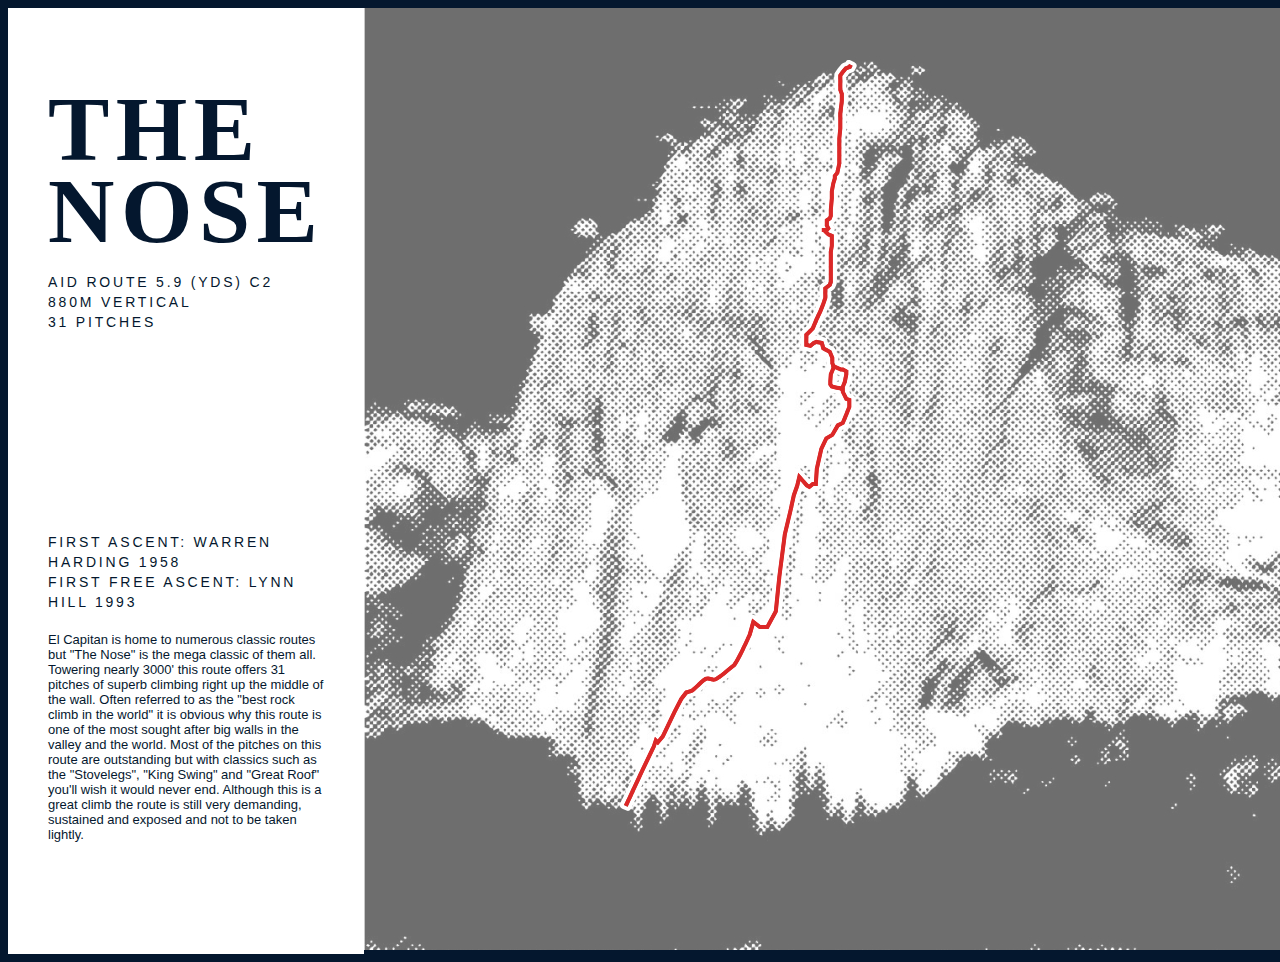
==== datapage.html @ 5b76739f "intro java" ====
<!DOCTYPE html>

<html>

  <head>

    <meta charset="utf-8" />
    <title>DATA</title>
    <script src="https://cdnjs.cloudflare.com/ajax/libs/gsap/3.5.1/gsap.min.js"></script>
    <link rel="stylesheet" href="style2.css">

  </head>

  <body>


<div class="container">
    
    
    <div class="hero-textbox">
  
        <h1>
            THE NOSE
        </h1>
        <div class="grade">
        <h3>
            AID ROUTE      5.9 (YDS)   C2 <br>
            880M VERTICAL 
            <br>
             31 PITCHES
        </h3>
         </div>

        <h3>
            FIRST ASCENT: WARREN HARDING 1958 <br>
            FIRST FREE ASCENT: LYNN HILL 1993 
        </h3>

        <p>
            El Capitan is home to numerous classic routes but "The Nose" is the mega classic of them all. Towering nearly 3000' this route offers 31 pitches of superb climbing right up the middle of the wall. Often referred to as the "best rock climb in the world" it is obvious why this route is one of the most sought after big walls in the valley and the world. Most of the pitches on this route are outstanding but with classics such as the "Stovelegs", "King Swing" and "Great Roof" you'll wish it would never end. Although this is a great climb the route is still very demanding, sustained and exposed and not to be taken lightly. 
        </p>


    </div>

    <div class = "image">
        <img src="images/ELCAP_HALFTONE 1.jpg" alt="">
    </div>

    <div class="noseline">
    <img src="images/NOSELINE.svg" alt="Nose Line">
    </div>

    <!-- <div class="nosegrade">
        <img src="images/NOSE_GRADE.svg" alt="Grade">
    </div> -->

    <!-- <div class="graph_background">
    <svg 
    width="800" height="395"> 
    </svg>
</div> -->

</div>



    <script>
         #noseline, {
        cursor: pointer;
        
      }

      <script>
      document.getElementById('noseline').addEventListener('click', function getinfo() {
        alert('clicked');
      });
    </script>

    </script>

  </body>

</html>
---- style2.css ----
html{
    margin: 0 0 0 0;
    padding: 0 0 0 0;
    background-color: #04172E;
}

.container{
    display: flex;
    justify-content: flex;
}

header{
    flex: 50%;
    background-color: white;
    margin: 0 0 20px 0;
    padding: 4px 0 4px 0;
    max-width: auto;
    font-family: Arial, Helvetica, sans-serif;
    font-style: normal;
    font-weight: 400;
    font-size: 18px;
    line-height: 22px;
    text-align: center;
    letter-spacing: 0.9em;
    color: #04172E;
}

.hero-textbox{
    background-color: white;
    color: #04172E;
    padding: 40px 40px 40px 40px;
    width : 400px;
    height: auto;
    text-align: left;
    font-family: Arial, Helvetica, sans-serif;
}

h1 {
    font-size: 92px;
    font-weight: bold;
    font-family: 'Times New Roman', Times, serif;
    margin: 40px 0 20px 0;
    padding: 0 0 0 0;
    letter-spacing: 0.07em;
    line-height: 82px;

}

h2 {
    font-size: medium;
    font-weight: lighter;

    font-kerning: normal;
    letter-spacing: 0.9em;
    padding: 0 0 0 0;
    margin: 0 0 0 0;

}


p { 
    font-size: small;
    font-weight: lighter;
    padding: auto;
    margin: 20px 0 0 0;
    max-width: 400px;
    align-content: center;
}

h3 {
font-style: normal;
font-weight: 500;
font-size: 14px;
line-height: 20px;
letter-spacing: 0.2em;
margin: 0 0 0 0;
padding: 0 0 0 0;
}

.grade{
    margin: 0 0 200px 0;
}

.noseline{
    position: absolute;
    left: 620px;
    top: 60px;
}

.nosegrade{
    position: absolute;
    left: px;
    top: 800px;

    background-color: #04172E;
    background-blend-mode: darken;
    padding: 10px;
}
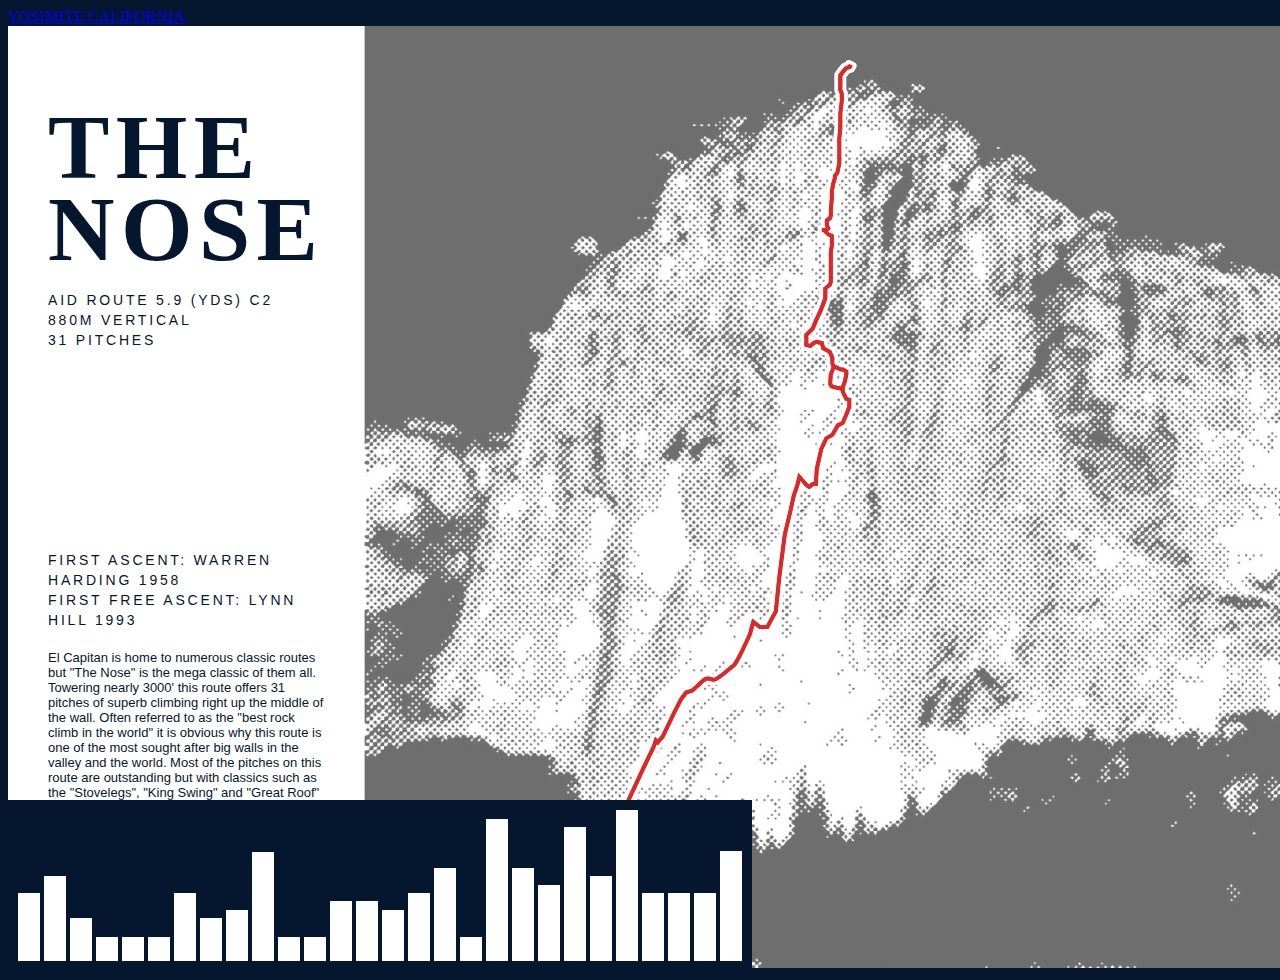
==== commit c5b2ff41: "jscript" ====
--- a/datapage.html
+++ b/datapage.html
@@ -13,6 +13,9 @@
 
   <body>
 
+    <div class="home">
+        <a href="http://127.0.0.1:5500/index.html">YOSIMITE CALIFORNIA</a>
+    </div>
 
 <div class="container">
     
@@ -47,13 +50,13 @@
         <img src="images/ELCAP_HALFTONE 1.jpg" alt="">
     </div>
 
-    <div class="noseline">
+    <div class="noseline" id="nl">
     <img src="images/NOSELINE.svg" alt="Nose Line">
     </div>
 
-    <!-- <div class="nosegrade">
+    <div class="nosegrade" id="ng">
         <img src="images/NOSE_GRADE.svg" alt="Grade">
-    </div> -->
+    </div>
 
     <!-- <div class="graph_background">
     <svg 
@@ -65,19 +68,20 @@
 
 
 
-    <script>
-         #noseline, {
-        cursor: pointer;
-        
-      }
 
-      <script>
-      document.getElementById('noseline').addEventListener('click', function getinfo() {
-        alert('clicked');
+<script>
+    let noseline = document.getElementById('nl');
+
+       noseline.addEventListener('click', function getinfo() {
+        alert('clicked'); 
+        gsap.to('#ng',1,{x:200,visability:"hidden"});
       });
-    </script>
 
-    </script>
+
+
+
+
+</script>
 
   </body>
 
--- a/style2.css
+++ b/style2.css
@@ -85,6 +85,7 @@
     position: absolute;
     left: 620px;
     top: 60px;
+    cursor: pointer;
 }
 
 .nosegrade{
@@ -95,6 +96,22 @@
     background-color: #04172E;
     background-blend-mode: darken;
     padding: 10px;
+
 }
 
 
+header{
+    background-color: white;
+    margin: 0 0 0 0;
+    padding: 4px 0 4px 0;
+    max-width: auto;
+    font-family: Arial, Helvetica, sans-serif;
+    font-style: normal;
+    font-weight: 400;
+    font-size: 18px;
+    line-height: 22px;
+    text-align: center;
+    letter-spacing: 0.9em;
+
+    color: #04172E;
+}
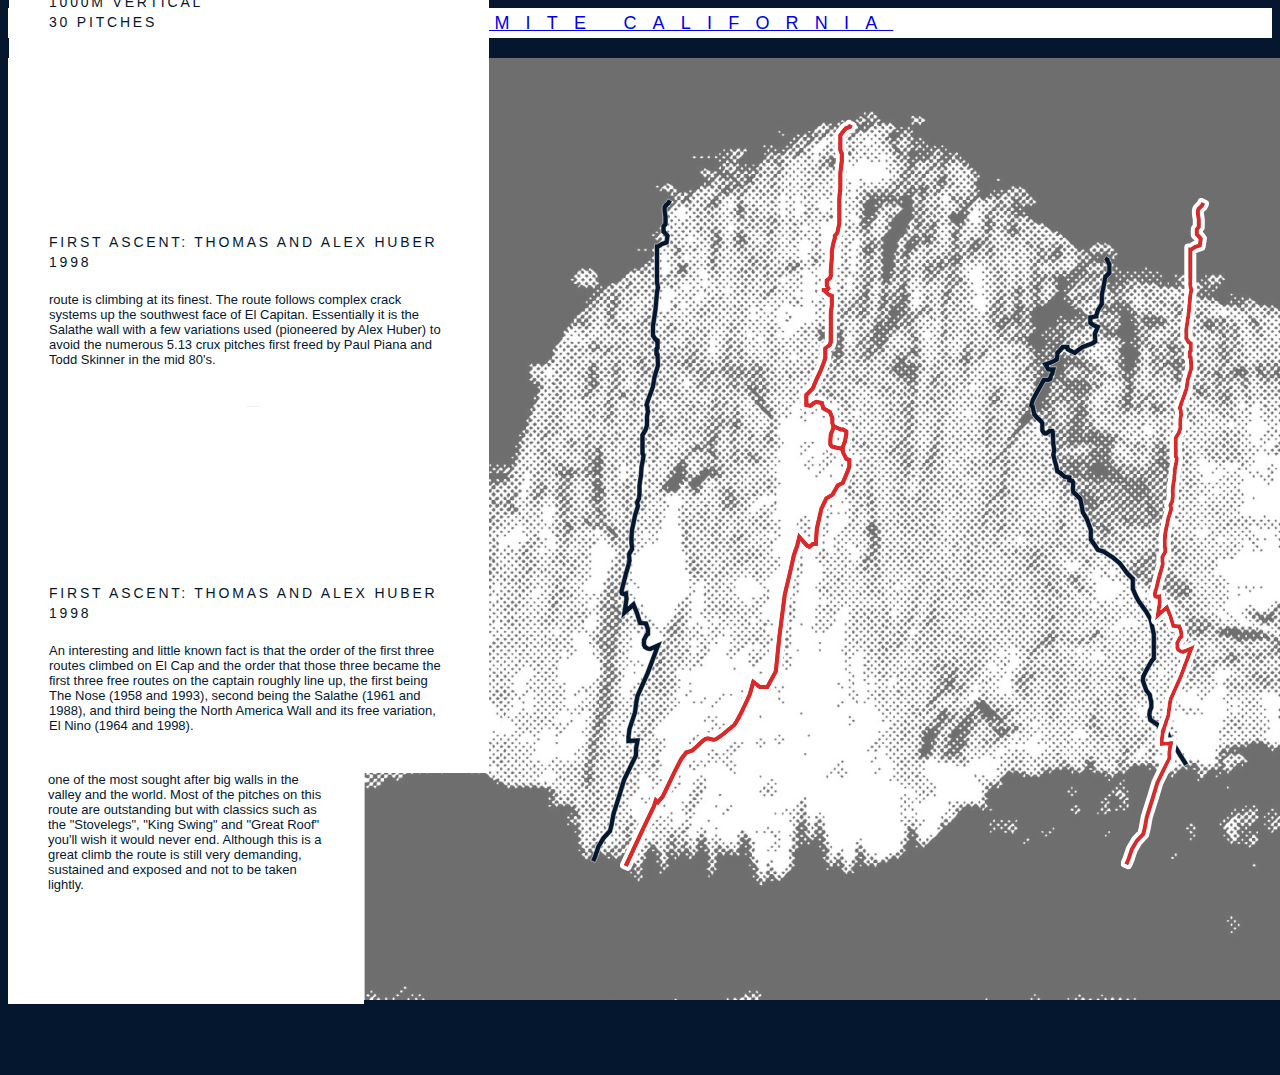
==== commit ed733d14: "elements in script" ====
--- a/datapage.html
+++ b/datapage.html
@@ -6,16 +6,22 @@
 
     <meta charset="utf-8" />
     <title>DATA</title>
-    <script src="https://cdnjs.cloudflare.com/ajax/libs/gsap/3.5.1/gsap.min.js"></script>
+    <!-- <script src="https://cdnjs.cloudflare.com/ajax/libs/gsap/3.5.1/gsap.min.js"></script> -->
+    <script src="https://cdnjs.cloudflare.com/ajax/libs/gsap/3.11.3/gsap.min.js"></script>
+    <script src="script.js" defer></script>
     <link rel="stylesheet" href="style2.css">
 
   </head>
 
   <body>
 
+    <header>
     <div class="home">
         <a href="http://127.0.0.1:5500/index.html">YOSIMITE CALIFORNIA</a>
     </div>
+    </header>
+
+
 
 <div class="container">
     
@@ -43,12 +49,64 @@
             El Capitan is home to numerous classic routes but "The Nose" is the mega classic of them all. Towering nearly 3000' this route offers 31 pitches of superb climbing right up the middle of the wall. Often referred to as the "best rock climb in the world" it is obvious why this route is one of the most sought after big walls in the valley and the world. Most of the pitches on this route are outstanding but with classics such as the "Stovelegs", "King Swing" and "Great Roof" you'll wish it would never end. Although this is a great climb the route is still very demanding, sustained and exposed and not to be taken lightly. 
         </p>
 
-
     </div>
 
     <div class = "image">
         <img src="images/ELCAP_HALFTONE 1.jpg" alt="">
     </div>
+
+</div>
+
+<div class="free_text">
+  
+    <h1>
+        FREE-<br>RIDER
+    </h1>
+
+    <div class="grade">
+    <h3>
+        FREE ROUTE      5.13a <br>
+        1000M VERTICAL 
+        <br>
+         30 PITCHES
+    </h3>
+     </div>
+
+    <h3>
+        FIRST ASCENT: THOMAS AND ALEX HUBER 1998
+    </h3>
+
+    <p>
+       route is climbing at its finest. The route follows complex crack systems up the southwest face of El Capitan. Essentially it is the Salathe wall with a few variations used (pioneered by Alex Huber) to avoid the numerous 5.13 crux pitches first freed by Paul Piana and Todd Skinner in the mid 80's.
+    </p>
+    
+</div>
+
+
+<div class="nino_text">
+  
+    <h1>
+       EL NINO
+    </h1>
+
+    <div class="grade">
+    <h3>
+        TRAF ROUTE      5.13B/C <br>
+        758M VERTICAL 
+        <br>
+         25 PITCHES
+    </h3>
+     </div>
+
+    <h3>
+        FIRST ASCENT: THOMAS AND ALEX HUBER 1998
+    </h3>
+
+    <p>
+        An interesting and little known fact is that the order of the first three routes climbed on El Cap and the order that those three became the first three free routes on the captain roughly line up, the first being The Nose (1958 and 1993), second being the Salathe (1961 and 1988), and third being the North America Wall and its free variation, El Nino (1964 and 1998).
+    </p>
+    
+</div>
 
     <div class="noseline" id="nl">
     <img src="images/NOSELINE.svg" alt="Nose Line">
@@ -56,7 +114,27 @@
 
     <div class="nosegrade" id="ng">
         <img src="images/NOSE_GRADE.svg" alt="Grade">
+    </div> 
+
+    <div class="fr_line" id="fr">
+        <img src="/images/FREERIDER(BLUE).svg" alt="">
     </div>
+
+    <div class="fr_button" id="fr_b">
+        <img src="/images/FREERIDER_BUTTON (Stroke).svg" alt="">
+    </div>
+
+
+    <div class="en_line" id="en">
+        <img src="/images/ELNINO(BLUE).svg" alt="">
+    </div>
+
+    <div class="en_button" id="en_b">
+        <img src="/images/EL_NINO_BUTTON.svg" alt="">
+    </div>
+
+
+
 
     <!-- <div class="graph_background">
     <svg 
@@ -64,18 +142,51 @@
     </svg>
 </div> -->
 
-</div>
+
+
+
+</body>
+
+
+
+<script>
+
+gsap.from('.nosegrade', { duration: 1, opacity: 0, delay: 1,});
+
+gsap.from('.free_text', { duration: 2, y: '-1000px' });
+
+gsap.from('.nino-text', { duration: 1, x: '-1000px' });
+
+gsap.from('.fr_button', { duration: 3, x: '1000px' });
 
 
 
 
-<script>
-    let noseline = document.getElementById('nl');
+    // let noseline = document.getElementById('nl');
 
-       noseline.addEventListener('click', function getinfo() {
-        alert('clicked'); 
-        gsap.to('#ng',1,{x:200,visability:"hidden"});
-      });
+    //    noseline.addEventListener('click', function gsap.to('#ng',0,{x:200,visability:"hidden"});
+    //     gsap.to('#ng',0,{z:1,visability:"hidden"});
+    //     function stack() {
+    //         document.getElementById("ng").style.zIndex = "1";
+    //     }
+
+
+
+    // let noseline = document.getElementById('nl');
+
+    //      noseline.addEventListener('click', function getinfo() {
+    //      alert('clicked'); 
+    //     gsap.to('#ng',1,{x:200,visability:"hidden"});
+
+
+
+        
+     
+
+
+    //   function stack() {
+    //         document.getElementById("ng").style.zIndex = "1";
+    //     }
 
 
 
@@ -85,4 +196,4 @@
 
   </body>
 
-</html>
+</html>--- a/style2.css
+++ b/style2.css
@@ -10,9 +10,8 @@
 }
 
 header{
-    flex: 50%;
     background-color: white;
-    margin: 0 0 20px 0;
+    margin: 0px 0 20px 0;
     padding: 4px 0 4px 0;
     max-width: auto;
     font-family: Arial, Helvetica, sans-serif;
@@ -24,6 +23,7 @@
     letter-spacing: 0.9em;
     color: #04172E;
 }
+
 
 .hero-textbox{
     background-color: white;
@@ -63,7 +63,7 @@
     font-weight: lighter;
     padding: auto;
     margin: 20px 0 0 0;
-    max-width: 400px;
+    /* max-width: 400px; */
     align-content: center;
 }
 
@@ -84,34 +84,80 @@
 .noseline{
     position: absolute;
     left: 620px;
-    top: 60px;
+    top: 120px;
     cursor: pointer;
 }
 
 .nosegrade{
     position: absolute;
     left: px;
-    top: 800px;
-
+    top: 900px;
+    left: 400px;
+    z-index: 3;
     background-color: #04172E;
     background-blend-mode: darken;
     padding: 10px;
+}
 
+.fr_line{
+    position: absolute;
+    left: 590px;
+    top: 198px;
+    cursor: pointer;
+    z-index: 1;
+}
+
+.fr_button{
+    position: absolute;
+    left: 590px;
+    top: 198px;
+    cursor: pointer;
+    z-index: 2;
+}
+
+.en_line{
+    position: absolute;
+    left: 1028px;
+    top: 255px;
+    cursor: pointer;
+    z-index: 1;
+}
+
+.en_button{  
+    position: absolute;
+    left: 1026px;
+    top: 250px;
+    cursor: pointer;
+    z-index: -1;
 }
 
 
-header{
+.free_text{
+    position: absolute;
+    left: 9px;
+    top: 58.5px;
     background-color: white;
-    margin: 0 0 0 0;
-    padding: 4px 0 4px 0;
-    max-width: auto;
+    color: #04172E;
+    padding: 40px 40px 40px 40px;
+    max-width: 400px;
+    height: auto;
+    text-align: left;
     font-family: Arial, Helvetica, sans-serif;
-    font-style: normal;
-    font-weight: 400;
-    font-size: 18px;
-    line-height: 22px;
-    text-align: center;
-    letter-spacing: 0.9em;
+    z-index: 2;
+}
 
+.nino_text{
+    position: absolute;
+    left: 9px;
+    top: 58.5px;
+    background-color: white;
     color: #04172E;
+    padding: 40px 40px 40px 40px;
+    width : 400px;
+    height: auto;
+    text-align: left;
+    font-family: Arial, Helvetica, sans-serif;
+    z-index: 1;
 }
+
+
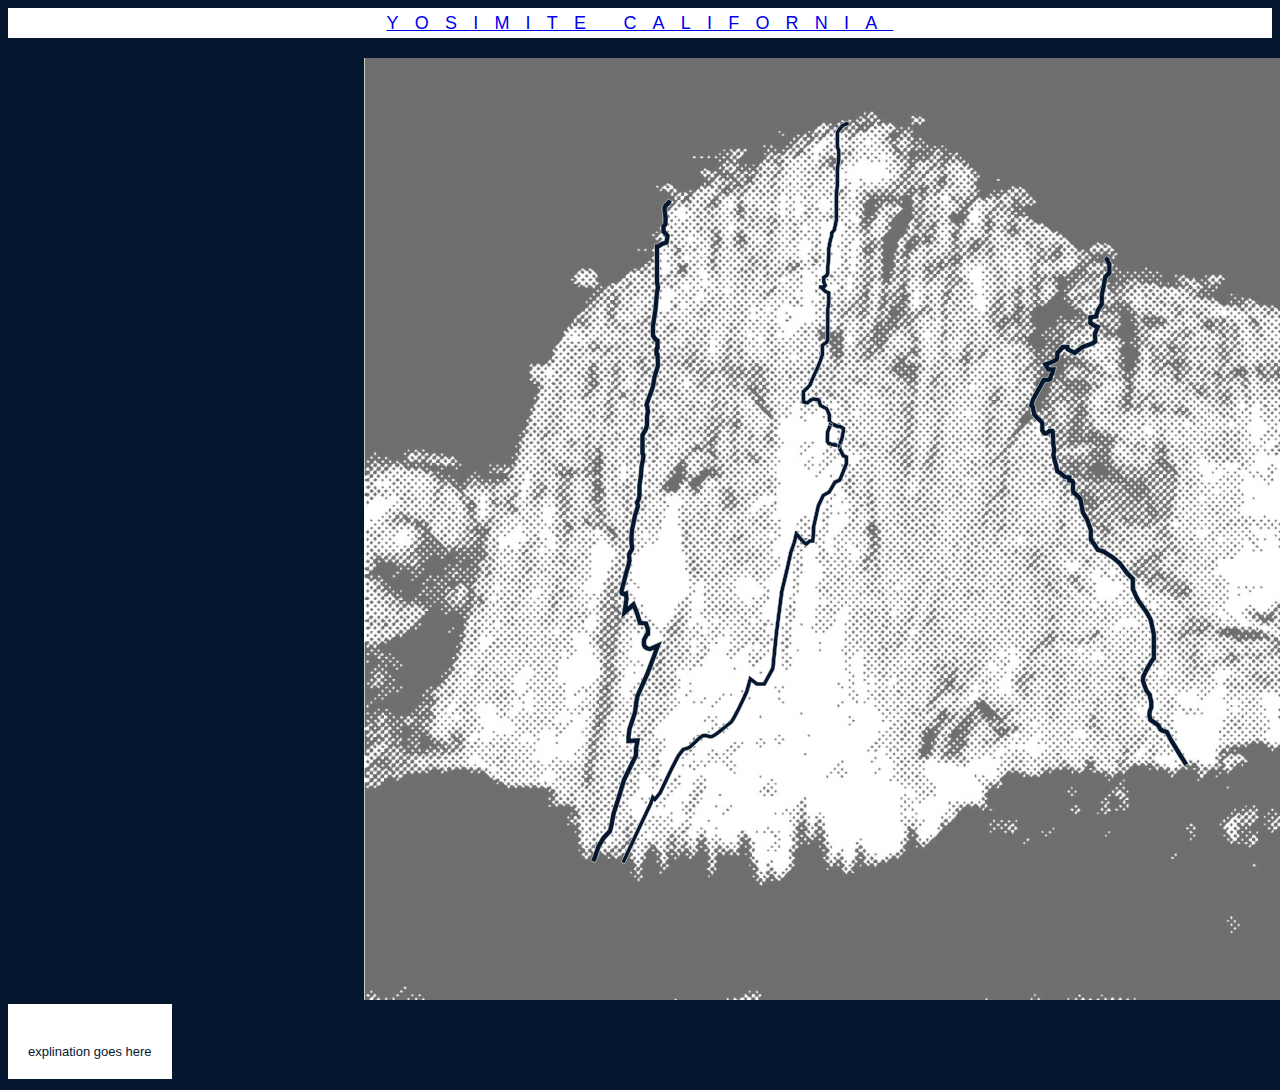
==== commit 68375884: "finally did it" ====
--- a/datapage.html
+++ b/datapage.html
@@ -26,7 +26,7 @@
 <div class="container">
     
     
-    <div class="hero-textbox">
+    <div class="hero-textbox" id="tx">
   
         <h1>
             THE NOSE
@@ -57,7 +57,7 @@
 
 </div>
 
-<div class="free_text">
+<div class="free_text" id="ftx">
   
     <h1>
         FREE-<br>RIDER
@@ -77,13 +77,13 @@
     </h3>
 
     <p>
-       route is climbing at its finest. The route follows complex crack systems up the southwest face of El Capitan. Essentially it is the Salathe wall with a few variations used (pioneered by Alex Huber) to avoid the numerous 5.13 crux pitches first freed by Paul Piana and Todd Skinner in the mid 80's.
+       Route is climbing at its finest. The route follows complex crack systems up the southwest face of El Capitan. Essentially it is the Salathe wall with a few variations used (pioneered by Alex Huber) to avoid the numerous 5.13 crux pitches first freed by Paul Piana and Todd Skinner in the mid 80's.
     </p>
     
 </div>
 
 
-<div class="nino_text">
+<div class="nino_text" id="ntx">
   
     <h1>
        EL NINO
@@ -108,21 +108,34 @@
     
 </div>
 
+<div class="grade_exp">
+    <p>
+        explination goes here
+    </p>
+</div>
+
     <div class="noseline" id="nl">
     <img src="images/NOSELINE.svg" alt="Nose Line">
     </div>
-
+    <div class="nose_button" id="nb">
+        <img src="/images/NOSE_BUTTON.svg" alt="">
+    </div>
     <div class="nosegrade" id="ng">
         <img src="images/NOSE_GRADE.svg" alt="Grade">
     </div> 
 
+    
+
     <div class="fr_line" id="fr">
         <img src="/images/FREERIDER(BLUE).svg" alt="">
     </div>
-
     <div class="fr_button" id="fr_b">
         <img src="/images/FREERIDER_BUTTON (Stroke).svg" alt="">
     </div>
+    <div class="fr_grade" id="fr_g">
+        <img src="/images/FREERIDER_GRADES.svg" alt="">
+    </div>
+
 
 
     <div class="en_line" id="en">
@@ -131,6 +144,10 @@
 
     <div class="en_button" id="en_b">
         <img src="/images/EL_NINO_BUTTON.svg" alt="">
+    </div>
+
+    <div class="en_grade" id="en_g">
+        <img src="/images/ELNINO_GRADE.svg" alt="">
     </div>
 
 
@@ -151,13 +168,50 @@
 
 <script>
 
-gsap.from('.nosegrade', { duration: 1, opacity: 0, delay: 1,});
-
-gsap.from('.free_text', { duration: 2, y: '-1000px' });
-
-gsap.from('.nino-text', { duration: 1, x: '-1000px' });
-
-gsap.from('.fr_button', { duration: 3, x: '1000px' });
+let nose_button  = document.getElementById('nb');
+
+let fr_line = document.getElementById('fr');
+
+let en_line = document.getElementById('en');
+
+document.getElementById('nl').addEventListener('click', function shownose() {
+        gsap.to('#ng', 0.5, {opacity: 1 });
+        gsap.to('#nl', 0.5, {opacity: 1 });
+        gsap.to('#tx', 0.5, {opacity: 1 });
+
+        gsap.to('#fr_b', 0.5, {opacity: 0 });
+        gsap.to('#fr_g', 0.5, {opacity: 0 });
+        gsap.to('#ftx', 0.5, {opacity: 0 });
+      });
+
+      
+document.getElementById('fr').addEventListener('click', function showfree() {
+        gsap.to('#fr_b', 0.5, {opacity: 1 });
+        gsap.to('#fr_g', 0.5, {opacity: 1 });
+        gsap.to('#ftx', 0.5, {opacity: 1 });
+
+        gsap.to('#ng', 0.5, {opacity: 0 });
+        gsap.to('#nl', 0.5, {opacity: 0 });
+        gsap.to('#tx', 0.5, {opacity: 0 });
+      });
+
+
+document.getElementById('en').addEventListener('click', function shownino() {
+        gsap.to('#en_b', 1, {opacity: 1 });
+        gsap.to('#en_g', 1, {opacity: 1 });
+        gsap.to('#ntx', 1, {opacity: 1 });
+      });
+
+
+// gsap.from('.nosegrade', { duration: 1, opacity: 0, delay: 1,});
+
+// gsap.from('.free_text', { duration: 2, y: '-1000px' });
+
+// gsap.from('.nino-text', { duration: 1, x: '-1000px' });
+
+// gsap.from('.fr_button', { duration: 3, x: '1000px' });
+
+
 
 
 
--- a/style2.css
+++ b/style2.css
@@ -33,6 +33,7 @@
     height: auto;
     text-align: left;
     font-family: Arial, Helvetica, sans-serif;
+    opacity: 0;
 }
 
 h1 {
@@ -81,22 +82,45 @@
     margin: 0 0 200px 0;
 }
 
+.grade_exp{
+    position: absolute;
+    color: #04172E;
+    background-color: white;
+    font-family: Arial, Helvetica, sans-serif;
+    font-weight: bold;
+    padding: 20px;
+    width: auto;
+    z-index: 3;
+
+
+}
+
 .noseline{
     position: absolute;
     left: 620px;
     top: 120px;
     cursor: pointer;
+    z-index: 2;
+    opacity: 0;
 }
 
 .nosegrade{
     position: absolute;
-    left: px;
     top: 900px;
     left: 400px;
-    z-index: 3;
+    z-index: 1;
     background-color: #04172E;
     background-blend-mode: darken;
     padding: 10px;
+    opacity: 0;
+}
+
+.nose_button{  
+    position: absolute;
+    left: 620px;
+    top: 120px;
+    cursor: pointer;
+    z-index: 1;
 }
 
 .fr_line{
@@ -104,7 +128,7 @@
     left: 590px;
     top: 198px;
     cursor: pointer;
-    z-index: 1;
+    z-index: 2;
 }
 
 .fr_button{
@@ -112,8 +136,22 @@
     left: 590px;
     top: 198px;
     cursor: pointer;
-    z-index: 2;
-}
+    z-index: 1;
+    opacity: 0;
+}
+
+.fr_grade{
+    position: absolute;
+    top: 900px;
+    left: 400px;
+    z-index: 1;
+    background-color: #04172E;
+    background-blend-mode: darken;
+    padding: 10px;
+    opacity: 0;
+}
+
+
 
 .en_line{
     position: absolute;
@@ -121,6 +159,7 @@
     top: 255px;
     cursor: pointer;
     z-index: 1;
+    /* opacity: 0; */
 }
 
 .en_button{  
@@ -128,9 +167,21 @@
     left: 1026px;
     top: 250px;
     cursor: pointer;
-    z-index: -1;
-}
-
+    z-index: 1;
+    opacity: 0;
+
+}
+
+.en_grade{
+    position: absolute;
+    top: 900px;
+    left: 400px;
+    z-index: 1;
+    background-color: #04172E;
+    background-blend-mode: darken;
+    padding: 10px;
+    opacity: 0;
+}
 
 .free_text{
     position: absolute;
@@ -140,10 +191,11 @@
     color: #04172E;
     padding: 40px 40px 40px 40px;
     max-width: 400px;
-    height: auto;
+    height: 870px;
     text-align: left;
     font-family: Arial, Helvetica, sans-serif;
-    z-index: 2;
+    z-index: 1;
+    opacity: 0;
 }
 
 .nino_text{
@@ -154,10 +206,11 @@
     color: #04172E;
     padding: 40px 40px 40px 40px;
     width : 400px;
-    height: auto;
+    height: 870px;
     text-align: left;
     font-family: Arial, Helvetica, sans-serif;
     z-index: 1;
-}
-
-
+    opacity: 0;
+}
+
+
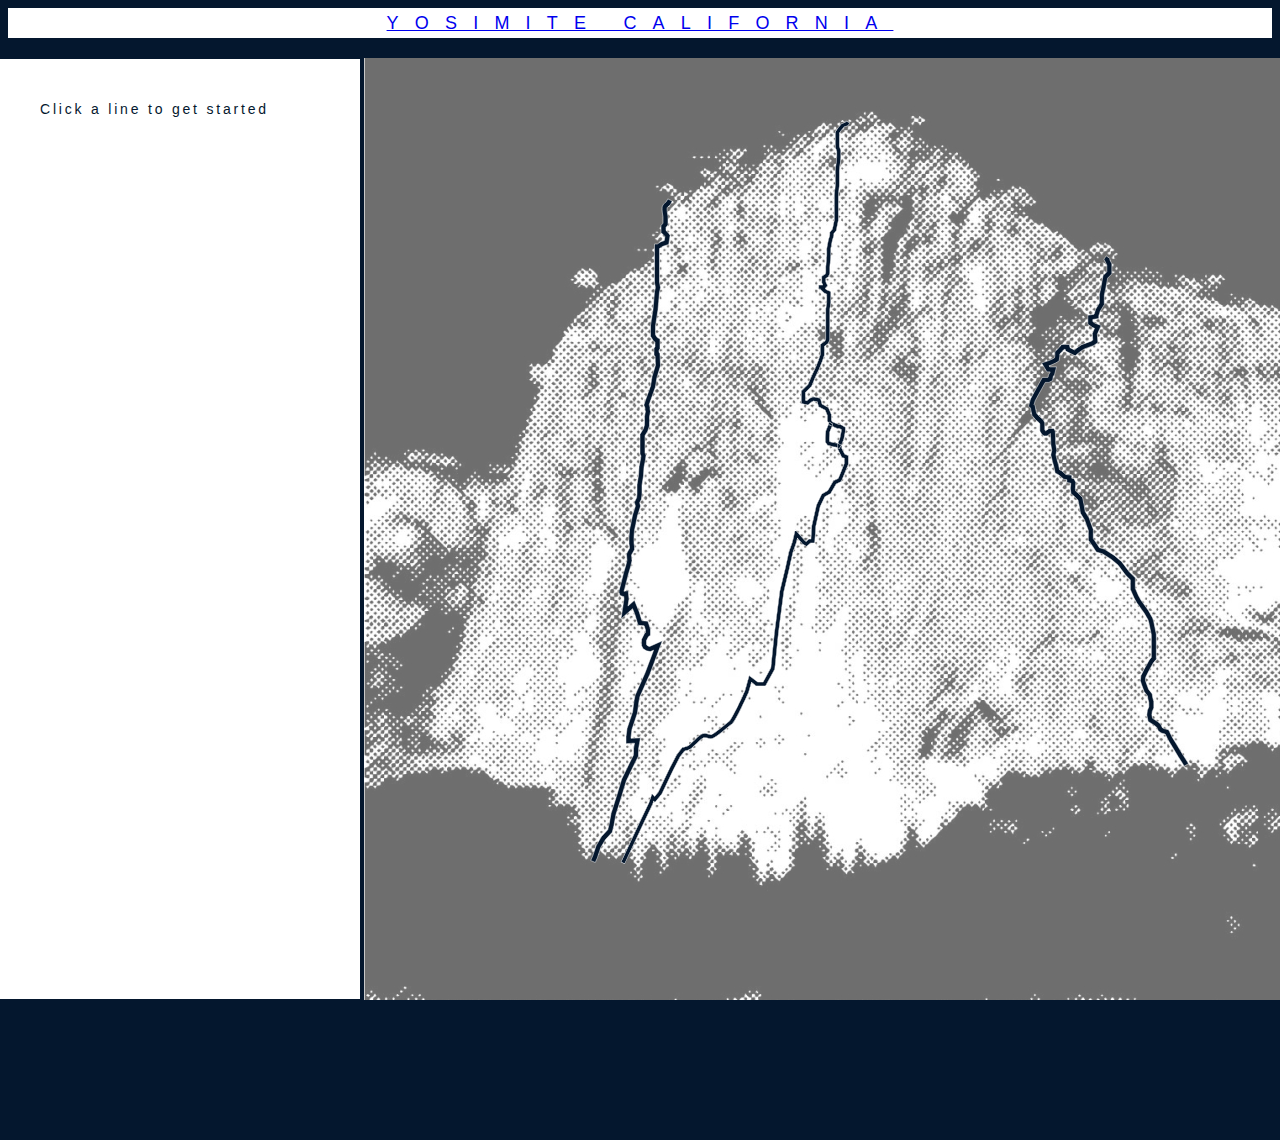
==== commit 3ce41e56: "explination" ====
--- a/datapage.html
+++ b/datapage.html
@@ -49,6 +49,15 @@
             El Capitan is home to numerous classic routes but "The Nose" is the mega classic of them all. Towering nearly 3000' this route offers 31 pitches of superb climbing right up the middle of the wall. Often referred to as the "best rock climb in the world" it is obvious why this route is one of the most sought after big walls in the valley and the world. Most of the pitches on this route are outstanding but with classics such as the "Stovelegs", "King Swing" and "Great Roof" you'll wish it would never end. Although this is a great climb the route is still very demanding, sustained and exposed and not to be taken lightly. 
         </p>
 
+        <p>
+            Graph to the left shows pitch grades of each of the selected climbs.
+            Climbs are broken down into ‘pitches’, a pitch is a length of rope and a climbing difficulty grade is given to each pitch. 
+    
+            <br>
+            Each bar is a pitch, the higher it is the harder that specific pitch is. The graph gives an indication of the climbs overall difficulty.
+            Climbing grades range between 5.6 and 5.13,
+        </p>
+
     </div>
 
     <div class = "image">
@@ -79,6 +88,15 @@
     <p>
        Route is climbing at its finest. The route follows complex crack systems up the southwest face of El Capitan. Essentially it is the Salathe wall with a few variations used (pioneered by Alex Huber) to avoid the numerous 5.13 crux pitches first freed by Paul Piana and Todd Skinner in the mid 80's.
     </p>
+
+    <p>
+        Graph to the left shows pitch grades of each of the selected climbs.
+        Climbs are broken down into ‘pitches’, a pitch is a length of rope and a climbing difficulty grade is given to each pitch. 
+
+
+        Each bar is a pitch, the higher it is the harder that specific pitch is. The graph gives an indication of the climbs overall difficulty.
+        Climbing grades range between 5.6 and 5.13,
+    </p>
     
 </div>
 
@@ -105,14 +123,29 @@
     <p>
         An interesting and little known fact is that the order of the first three routes climbed on El Cap and the order that those three became the first three free routes on the captain roughly line up, the first being The Nose (1958 and 1993), second being the Salathe (1961 and 1988), and third being the North America Wall and its free variation, El Nino (1964 and 1998).
     </p>
+
+    <p>
+        Graph to the left shows pitch grades of each of the selected climbs.
+        Climbs are broken down into ‘pitches’, a pitch is a length of rope and a climbing difficulty grade is given to each pitch. 
+
+
+        Each bar is a pitch, the higher it is the harder that specific pitch is. The graph gives an indication of the climbs overall difficulty.
+        Climbing grades range between 5.6 and 5.13,
+    </p>
     
 </div>
 
-<div class="grade_exp">
+<div class="start-block" id="sb">
+    <h3>
+      Click a line to get started
+    </h3>
+ </div>
+
+<!-- <div class="grade_exp">
     <p>
         explination goes here
     </p>
-</div>
+</div> -->
 
     <div class="noseline" id="nl">
     <img src="images/NOSELINE.svg" alt="Nose Line">
@@ -182,6 +215,9 @@
         gsap.to('#fr_b', 0.5, {opacity: 0 });
         gsap.to('#fr_g', 0.5, {opacity: 0 });
         gsap.to('#ftx', 0.5, {opacity: 0 });
+
+        gsap.to('#sb', 0.5, {opacity: 0 });
+
       });
 
       
@@ -193,6 +229,8 @@
         gsap.to('#ng', 0.5, {opacity: 0 });
         gsap.to('#nl', 0.5, {opacity: 0 });
         gsap.to('#tx', 0.5, {opacity: 0 });
+
+        gsap.to('#sb', 0.5, {opacity: 0 });
       });
 
 
--- a/style2.css
+++ b/style2.css
@@ -59,11 +59,11 @@
 }
 
 
-p { 
+p {
     font-size: small;
     font-weight: lighter;
     padding: auto;
-    margin: 20px 0 0 0;
+    margin: 20px 0 40px 0;
     /* max-width: 400px; */
     align-content: center;
 }
@@ -92,6 +92,21 @@
     width: auto;
     z-index: 3;
 
+}
+
+.start-block{
+    position: absolute;
+    left: 0px;
+    top: 58.5px;
+    background-color: white;
+    color: #04172E;
+    padding: 40px 40px 40px 40px;
+    max-width: 400px;
+    height: 860px;
+    text-align: left;
+    font-family: Arial, Helvetica, sans-serif;
+    width: 280px;
+    z-index: 0;
 
 }
 
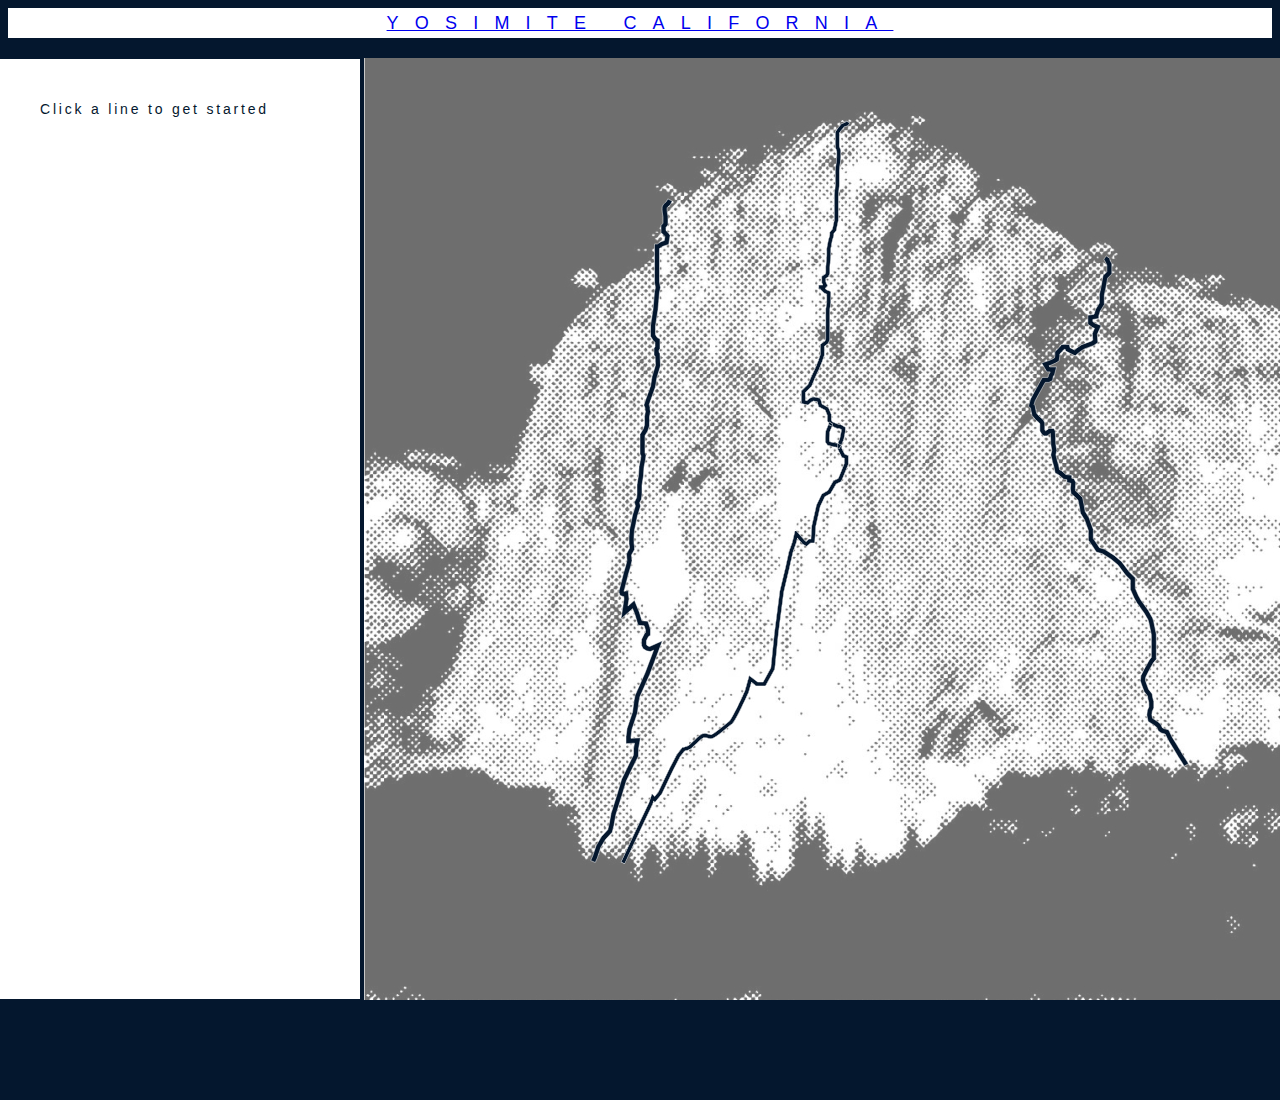
==== commit 0c0a1193: "final commit" ====
--- a/datapage.html
+++ b/datapage.html
@@ -55,7 +55,7 @@
     
             <br>
             Each bar is a pitch, the higher it is the harder that specific pitch is. The graph gives an indication of the climbs overall difficulty.
-            Climbing grades range between 5.6 and 5.13,
+            Climbing grades range between 5.6 and 5.13.
         </p>
 
     </div>
@@ -95,7 +95,7 @@
 
 
         Each bar is a pitch, the higher it is the harder that specific pitch is. The graph gives an indication of the climbs overall difficulty.
-        Climbing grades range between 5.6 and 5.13,
+        Climbing grades range between 5.6 and 5.13.
     </p>
     
 </div>
@@ -130,7 +130,7 @@
 
 
         Each bar is a pitch, the higher it is the harder that specific pitch is. The graph gives an indication of the climbs overall difficulty.
-        Climbing grades range between 5.6 and 5.13,
+        Climbing grades range between 5.6 and 5.13.
     </p>
     
 </div>
@@ -141,11 +141,7 @@
     </h3>
  </div>
 
-<!-- <div class="grade_exp">
-    <p>
-        explination goes here
-    </p>
-</div> -->
+
 
     <div class="noseline" id="nl">
     <img src="images/NOSELINE.svg" alt="Nose Line">
@@ -186,11 +182,7 @@
 
 
 
-    <!-- <div class="graph_background">
-    <svg 
-    width="800" height="395"> 
-    </svg>
-</div> -->
+
 
 
 
@@ -215,6 +207,10 @@
         gsap.to('#fr_b', 0.5, {opacity: 0 });
         gsap.to('#fr_g', 0.5, {opacity: 0 });
         gsap.to('#ftx', 0.5, {opacity: 0 });
+
+        gsap.to('#en_b', 1, {opacity: 0 });
+        gsap.to('#en_g', 1, {opacity: 0 });
+        gsap.to('#ntx', 1, {opacity: 0 });
 
         gsap.to('#sb', 0.5, {opacity: 0 });
 
@@ -230,14 +226,28 @@
         gsap.to('#nl', 0.5, {opacity: 0 });
         gsap.to('#tx', 0.5, {opacity: 0 });
 
+        gsap.to('#en_b', 1, {opacity: 0 });
+        gsap.to('#en_g', 1, {opacity: 0 });
+        gsap.to('#ntx', 1, {opacity: 0 });
+
         gsap.to('#sb', 0.5, {opacity: 0 });
       });
 
 
-document.getElementById('en').addEventListener('click', function shownino() {
+document.getElementById('en_b').addEventListener('click', function shownino() {
         gsap.to('#en_b', 1, {opacity: 1 });
         gsap.to('#en_g', 1, {opacity: 1 });
         gsap.to('#ntx', 1, {opacity: 1 });
+
+        gsap.to('#fr_b', 0.5, {opacity: 0 });
+        gsap.to('#fr_g', 0.5, {opacity: 0 });
+        gsap.to('#ftx', 0.5, {opacity: 0 });
+
+        gsap.to('#ng', 0.5, {opacity: 0 });
+        gsap.to('#nl', 0.5, {opacity: 0 });
+        gsap.to('#tx', 0.5, {opacity: 0 });
+
+        gsap.to('#sb', 0.5, {opacity: 0 });
       });
 
 
--- a/style2.css
+++ b/style2.css
@@ -63,7 +63,7 @@
     font-size: small;
     font-weight: lighter;
     padding: auto;
-    margin: 20px 0 40px 0;
+    margin: 20px 0 20px 0;
     /* max-width: 400px; */
     align-content: center;
 }
